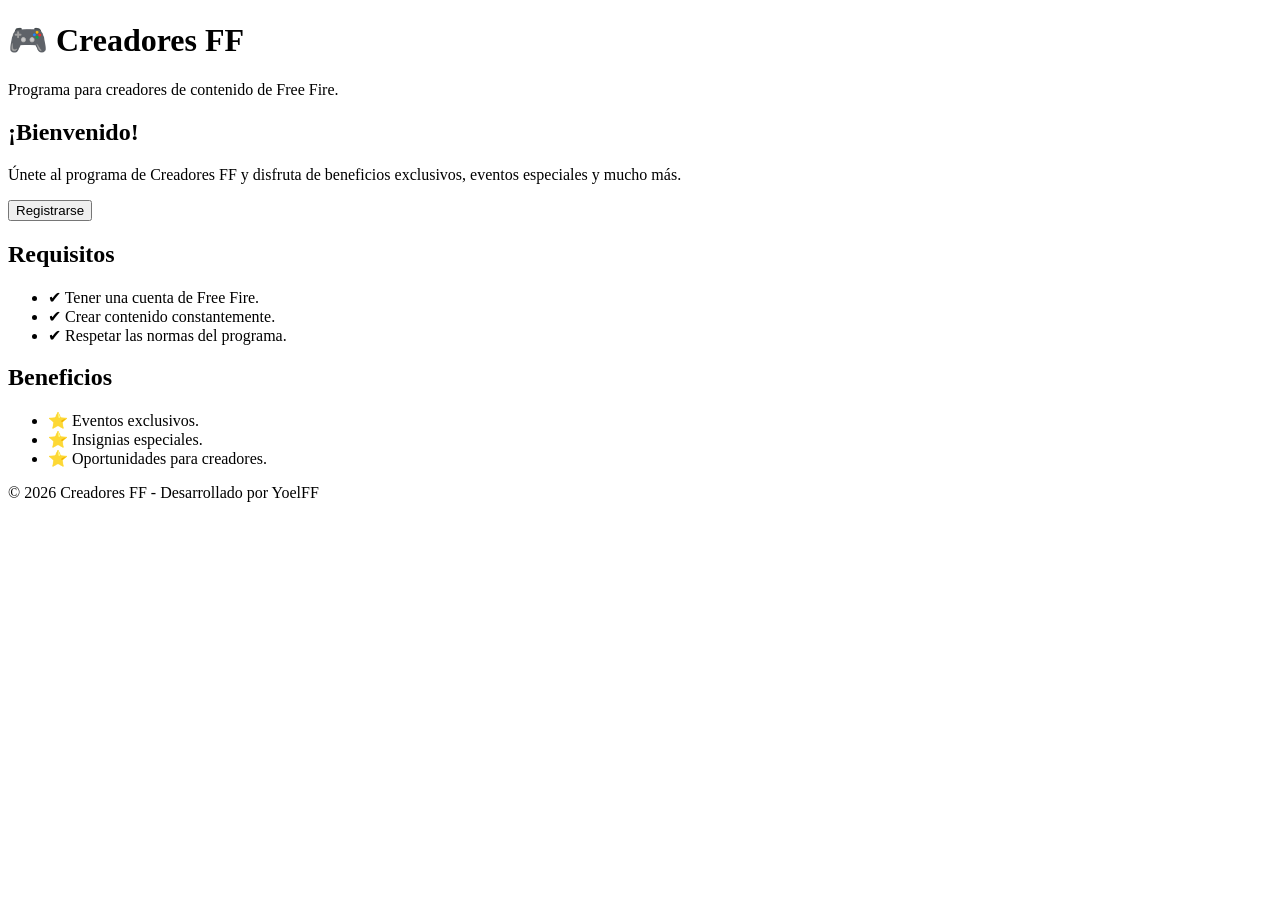
==== index.html @ e2577aa8 "Add initial HTML structure for Creadores FF" ====
<!DOCTYPE html>
<html lang="es">
<head>
<meta charset="UTF-8">
<meta name="viewport" content="width=device-width, initial-scale=1.0">
<title>Creadores FF</title>

<link rel="stylesheet" href="style.css">
</head>

<body>

<header>
    <h1>🎮 Creadores FF</h1>
    <p>Programa para creadores de contenido de Free Fire.</p>
</header>

<main>

<section class="hero">

<h2>¡Bienvenido!</h2>

<p>
Únete al programa de Creadores FF y disfruta de beneficios exclusivos,
eventos especiales y mucho más.
</p>

<button id="registrar">
Registrarse
</button>

</section>

<section class="info">

<h2>Requisitos</h2>

<ul>
<li>✔ Tener una cuenta de Free Fire.</li>
<li>✔ Crear contenido constantemente.</li>
<li>✔ Respetar las normas del programa.</li>
</ul>

</section>

<section class="beneficios">

<h2>Beneficios</h2>

<ul>
<li>⭐ Eventos exclusivos.</li>
<li>⭐ Insignias especiales.</li>
<li>⭐ Oportunidades para creadores.</li>
</ul>

</section>

</main>

<footer>

<p>
© 2026 Creadores FF - Desarrollado por YoelFF
</p>

</footer>

<script src="script.js"></script>

</body>
</html>
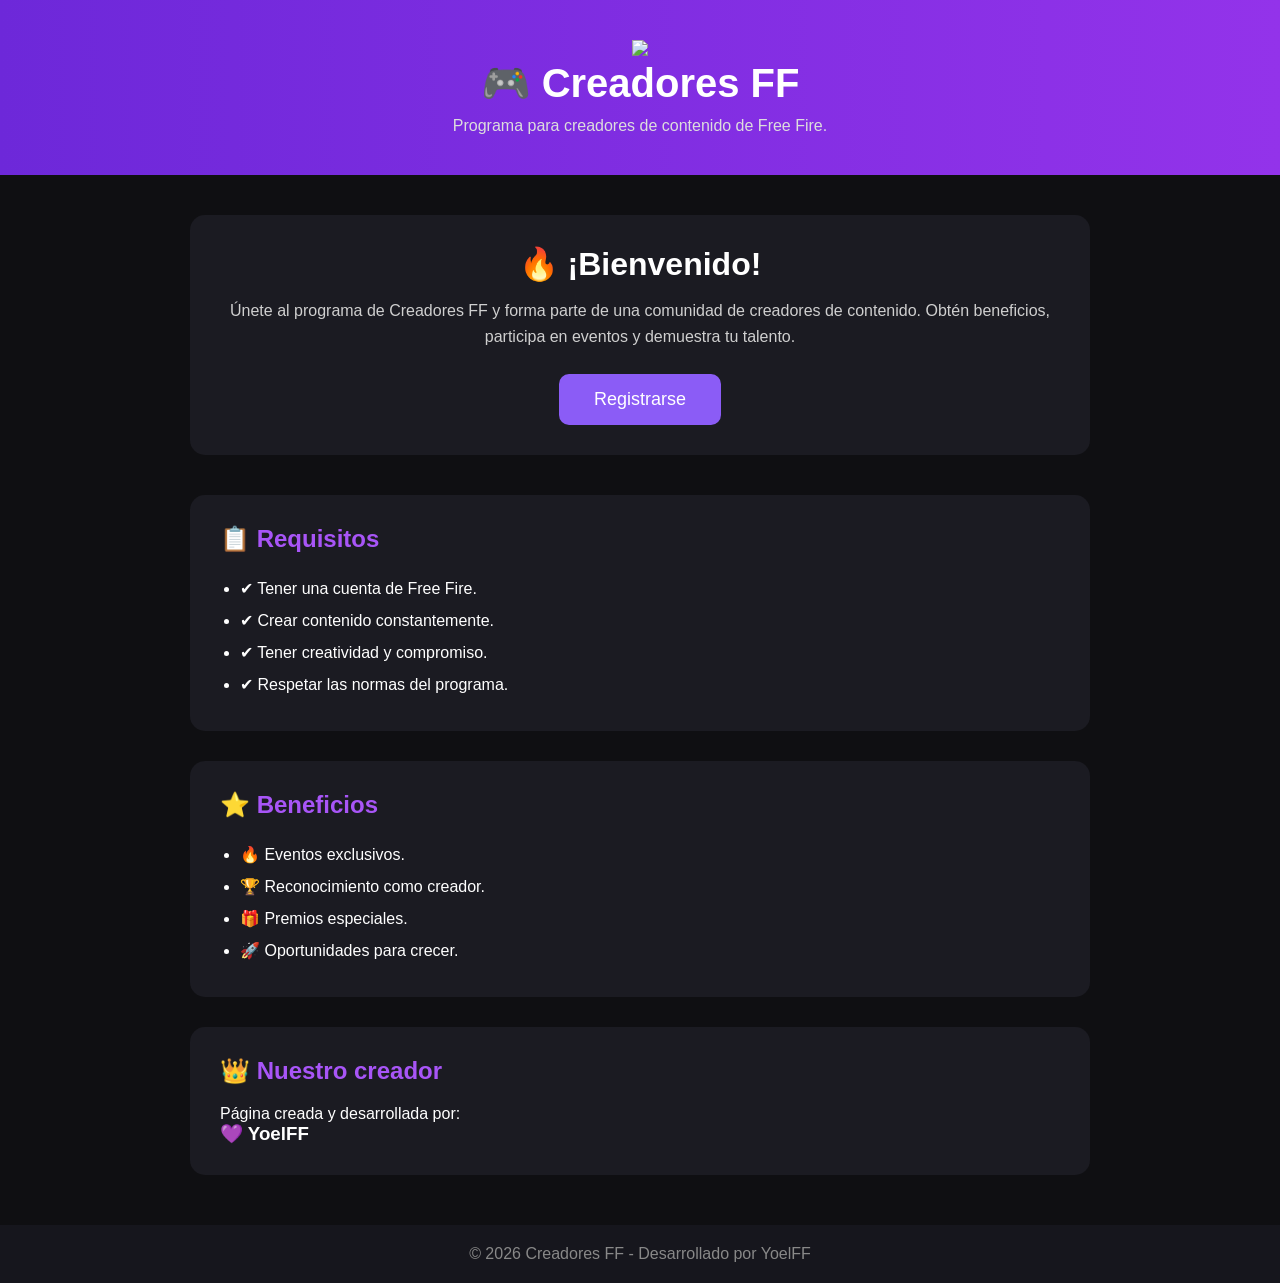
==== commit 6b55de1d: "Add initial HTML structure for Creadores FF" ====
--- a/index.html
+++ b/index.html
@@ -3,6 +3,7 @@
 <head>
 <meta charset="UTF-8">
 <meta name="viewport" content="width=device-width, initial-scale=1.0">
+
 <title>Creadores FF</title>
 
 <link rel="stylesheet" href="style.css">
@@ -11,52 +12,97 @@
 <body>
 
 <header>
-    <h1>🎮 Creadores FF</h1>
-    <p>Programa para creadores de contenido de Free Fire.</p>
+
+<img src="img/logo.jpg" class="logo">
+
+<h1>🎮 Creadores FF</h1>
+
+<p>Programa para creadores de contenido de Free Fire.</p>
+
 </header>
+
 
 <main>
 
+
 <section class="hero">
 
-<h2>¡Bienvenido!</h2>
+<h2>🔥 ¡Bienvenido!</h2>
 
 <p>
-Únete al programa de Creadores FF y disfruta de beneficios exclusivos,
-eventos especiales y mucho más.
+Únete al programa de Creadores FF y forma parte de una comunidad
+de creadores de contenido. Obtén beneficios, participa en eventos
+y demuestra tu talento.
 </p>
+
 
 <button id="registrar">
 Registrarse
 </button>
 
+
 </section>
+
+
 
 <section class="info">
 
-<h2>Requisitos</h2>
+<h2>📋 Requisitos</h2>
 
 <ul>
+
 <li>✔ Tener una cuenta de Free Fire.</li>
+
 <li>✔ Crear contenido constantemente.</li>
+
+<li>✔ Tener creatividad y compromiso.</li>
+
 <li>✔ Respetar las normas del programa.</li>
+
 </ul>
 
 </section>
 
+
+
+
 <section class="beneficios">
 
-<h2>Beneficios</h2>
+<h2>⭐ Beneficios</h2>
 
 <ul>
-<li>⭐ Eventos exclusivos.</li>
-<li>⭐ Insignias especiales.</li>
-<li>⭐ Oportunidades para creadores.</li>
+
+<li>🔥 Eventos exclusivos.</li>
+
+<li>🏆 Reconocimiento como creador.</li>
+
+<li>🎁 Premios especiales.</li>
+
+<li>🚀 Oportunidades para crecer.</li>
+
 </ul>
 
 </section>
 
+
+
+<section class="info">
+
+<h2>👑 Nuestro creador</h2>
+
+<p>
+Página creada y desarrollada por:
+</p>
+
+<h3>💜 YoelFF</h3>
+
+</section>
+
+
+
 </main>
+
+
 
 <footer>
 
@@ -66,7 +112,10 @@
 
 </footer>
 
+
+
 <script src="script.js"></script>
 
 </body>
-</html>
+
+  </html>
--- a/style.css
+++ b/style.css
@@ -0,0 +1,91 @@
+*{
+    margin:0;
+    padding:0;
+    box-sizing:border-box;
+    font-family:Arial,Helvetica,sans-serif;
+}
+
+body{
+    background:#0f0f12;
+    color:white;
+}
+
+header{
+    background:linear-gradient(90deg,#6d28d9,#9333ea);
+    text-align:center;
+    padding:40px 20px;
+}
+
+header h1{
+    font-size:40px;
+    margin-bottom:10px;
+}
+
+header p{
+    color:#ddd;
+}
+
+.hero{
+    max-width:900px;
+    margin:40px auto;
+    background:#1b1b22;
+    padding:30px;
+    border-radius:15px;
+    text-align:center;
+}
+
+.hero h2{
+    font-size:32px;
+    margin-bottom:15px;
+}
+
+.hero p{
+    color:#cfcfcf;
+    margin-bottom:25px;
+    line-height:1.6;
+}
+
+button{
+    background:#8b5cf6;
+    color:white;
+    border:none;
+    padding:15px 35px;
+    font-size:18px;
+    border-radius:10px;
+    cursor:pointer;
+    transition:.3s;
+}
+
+button:hover{
+    background:#7c3aed;
+    transform:scale(1.05);
+}
+
+.info,
+.beneficios{
+    max-width:900px;
+    margin:30px auto;
+    background:#1b1b22;
+    padding:30px;
+    border-radius:15px;
+}
+
+.info h2,
+.beneficios h2{
+    margin-bottom:20px;
+    color:#a855f7;
+}
+
+.info ul,
+.beneficios ul{
+    margin-left:20px;
+    line-height:2;
+}
+
+footer{
+    margin-top:50px;
+    text-align:center;
+    padding:20px;
+    background:#16161d;
+    color:#888;
+  }
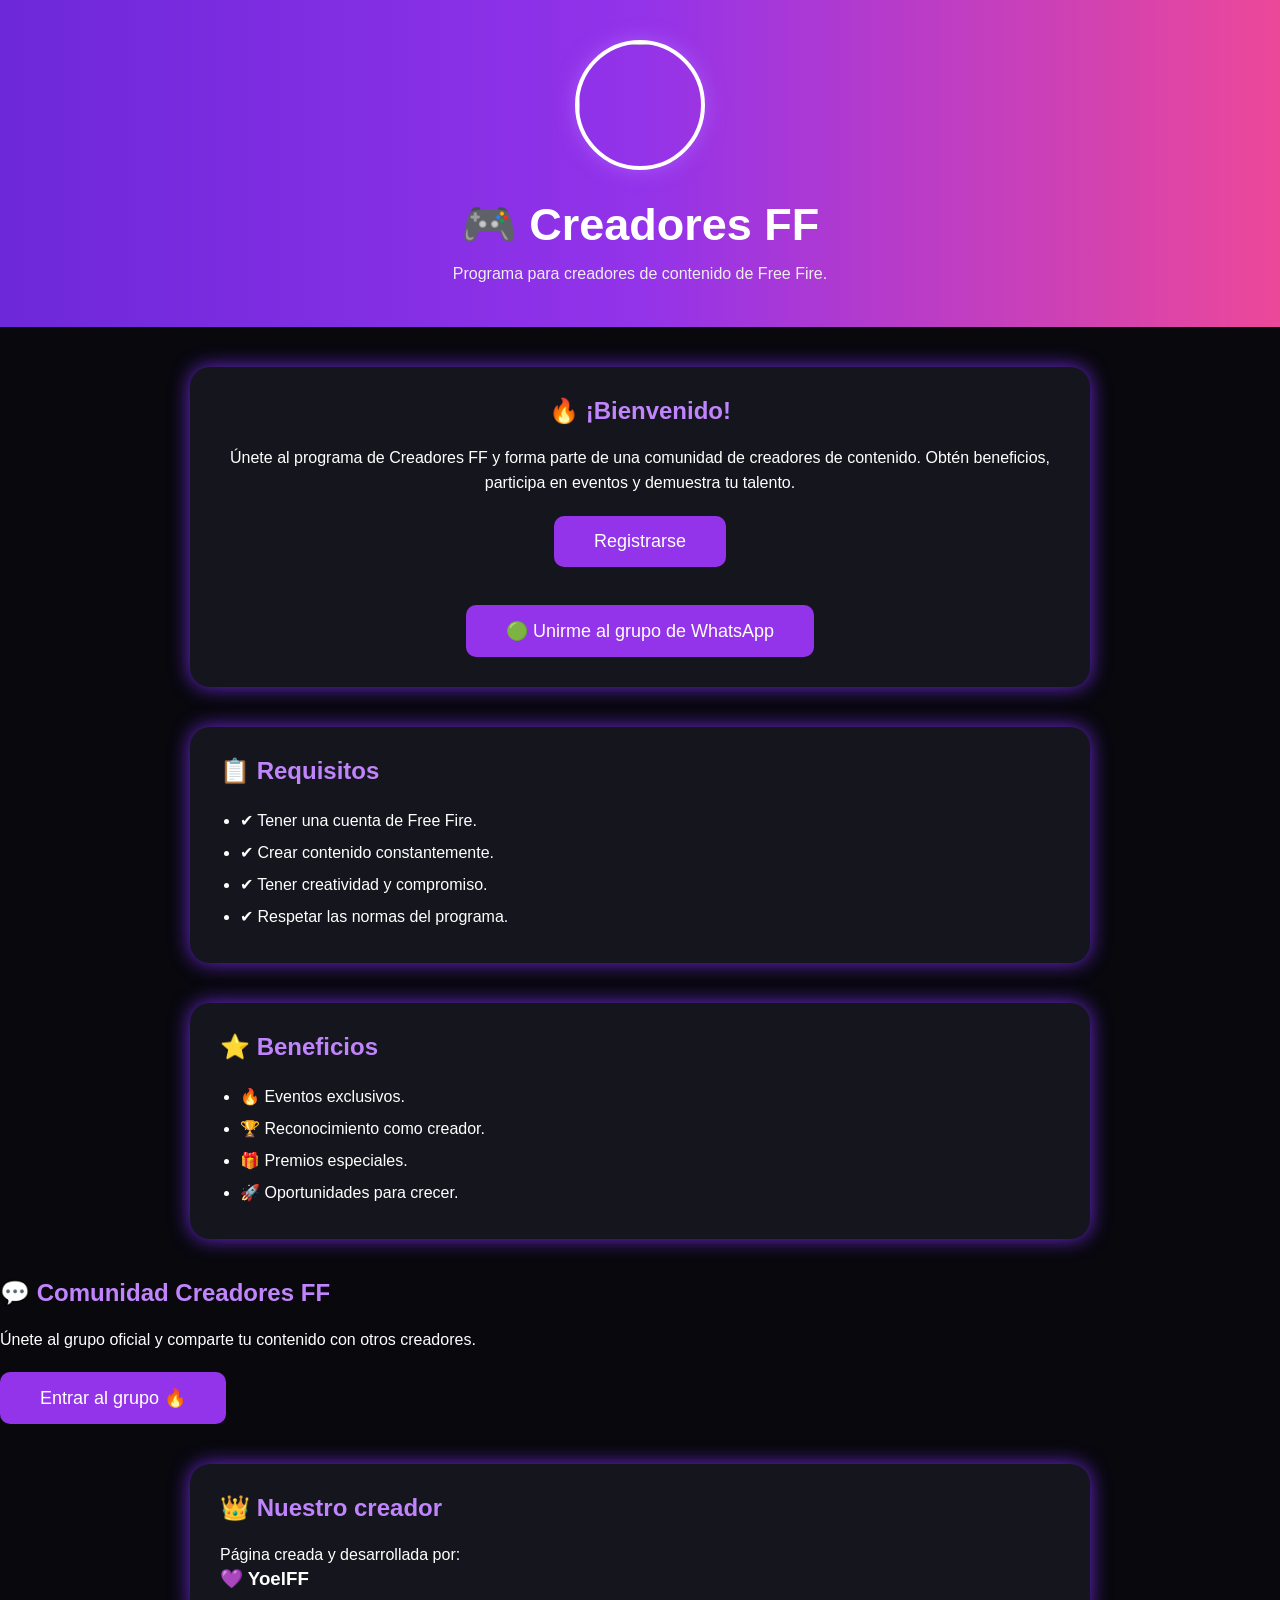
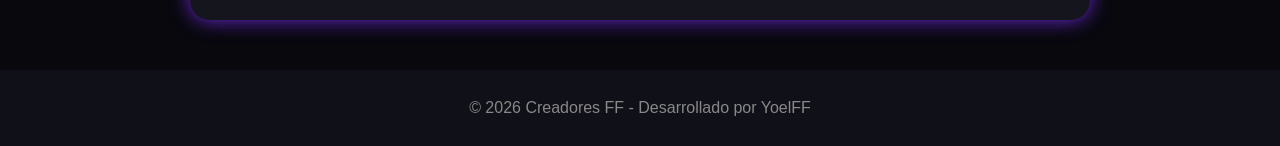
==== commit 4373ff04: "Add index.html for Creadores FF program This HTML file serves as the main structure for the 'Creador" ====
--- a/index.html
+++ b/index.html
@@ -13,7 +13,7 @@
 
 <header>
 
-<img src="img/logo.jpg" class="logo">
+<img src="https://i.postimg.cc/LXPN6mzS/c3344fb37012ea8d1142857fda8d55c2.jpg" class="logo">
 
 <h1>🎮 Creadores FF</h1>
 
@@ -39,6 +39,18 @@
 <button id="registrar">
 Registrarse
 </button>
+
+
+<br><br>
+
+
+<a href="https://chat.whatsapp.com/G7Y6wGz94Ma9EJ10LszEvr?s=cl&p=a&mlu=4" target="_blank">
+
+<button>
+🟢 Unirme al grupo de WhatsApp
+</button>
+
+</a>
 
 
 </section>
@@ -86,6 +98,27 @@
 
 
 
+
+<section class="whatsapp">
+
+<h2>💬 Comunidad Creadores FF</h2>
+
+<p>
+Únete al grupo oficial y comparte tu contenido con otros creadores.
+</p>
+
+<a href="https://chat.whatsapp.com/G7Y6wGz94Ma9EJ10LszEvr?s=cl&p=a&mlu=4" target="_blank">
+
+<button>
+Entrar al grupo 🔥
+</button>
+
+</a>
+
+</section>
+
+
+
 <section class="info">
 
 <h2>👑 Nuestro creador</h2>
--- a/style.css
+++ b/style.css
@@ -2,90 +2,159 @@
     margin:0;
     padding:0;
     box-sizing:border-box;
-    font-family:Arial,Helvetica,sans-serif;
+    font-family:Arial, Helvetica, sans-serif;
 }
 
 body{
-    background:#0f0f12;
+    background:#08080d;
     color:white;
 }
 
+
 header{
-    background:linear-gradient(90deg,#6d28d9,#9333ea);
+    background:linear-gradient(90deg,#6d28d9,#9333ea,#ec4899);
     text-align:center;
     padding:40px 20px;
 }
 
-header h1{
-    font-size:40px;
-    margin-bottom:10px;
+
+.logo{
+    width:130px;
+    height:130px;
+    border-radius:50%;
+    object-fit:cover;
+    border:4px solid #fff;
+    box-shadow:0 0 20px #a855f7;
+    animation:flotar 3s infinite;
 }
 
-header p{
-    color:#ddd;
+
+@keyframes flotar{
+
+    0%{
+        transform:translateY(0);
+    }
+
+    50%{
+        transform:translateY(-12px);
+    }
+
+    100%{
+        transform:translateY(0);
+    }
+
 }
 
-.hero{
+
+
+header h1{
+    font-size:45px;
+    margin-top:20px;
+    animation:colores 3s infinite;
+}
+
+
+@keyframes colores{
+
+    0%{
+        color:white;
+    }
+
+    50%{
+        color:#f0abfc;
+    }
+
+    100%{
+        color:white;
+    }
+
+}
+
+
+header p{
+    color:#eee;
+    margin-top:10px;
+}
+
+
+
+.hero,
+.info,
+.beneficios{
+
     max-width:900px;
     margin:40px auto;
-    background:#1b1b22;
+    background:#15151d;
     padding:30px;
-    border-radius:15px;
+    border-radius:20px;
+    box-shadow:0 0 20px #6d28d9;
+
+}
+
+
+
+.hero{
     text-align:center;
 }
 
-.hero h2{
-    font-size:32px;
-    margin-bottom:15px;
+
+
+h2{
+
+    color:#c084fc;
+    margin-bottom:20px;
+
 }
 
-.hero p{
-    color:#cfcfcf;
-    margin-bottom:25px;
+
+
+p{
+
     line-height:1.6;
+
 }
 
+
+
 button{
-    background:#8b5cf6;
+
+    margin-top:20px;
+    background:#9333ea;
     color:white;
     border:none;
-    padding:15px 35px;
+    padding:15px 40px;
+    border-radius:10px;
     font-size:18px;
-    border-radius:10px;
     cursor:pointer;
     transition:.3s;
+
 }
 
+
 button:hover{
-    background:#7c3aed;
-    transform:scale(1.05);
+
+    background:#ec4899;
+    transform:scale(1.1);
+
 }
 
-.info,
-.beneficios{
-    max-width:900px;
-    margin:30px auto;
-    background:#1b1b22;
-    padding:30px;
-    border-radius:15px;
+
+
+ul{
+
+    margin-left:20px;
+    line-height:2;
+
 }
 
-.info h2,
-.beneficios h2{
-    margin-bottom:20px;
-    color:#a855f7;
-}
 
-.info ul,
-.beneficios ul{
-    margin-left:20px;
-    line-height:2;
-}
 
 footer{
+
+    text-align:center;
+    padding:25px;
+    background:#101018;
+    color:#888;
     margin-top:50px;
-    text-align:center;
-    padding:20px;
-    background:#16161d;
-    color:#888;
+
   }
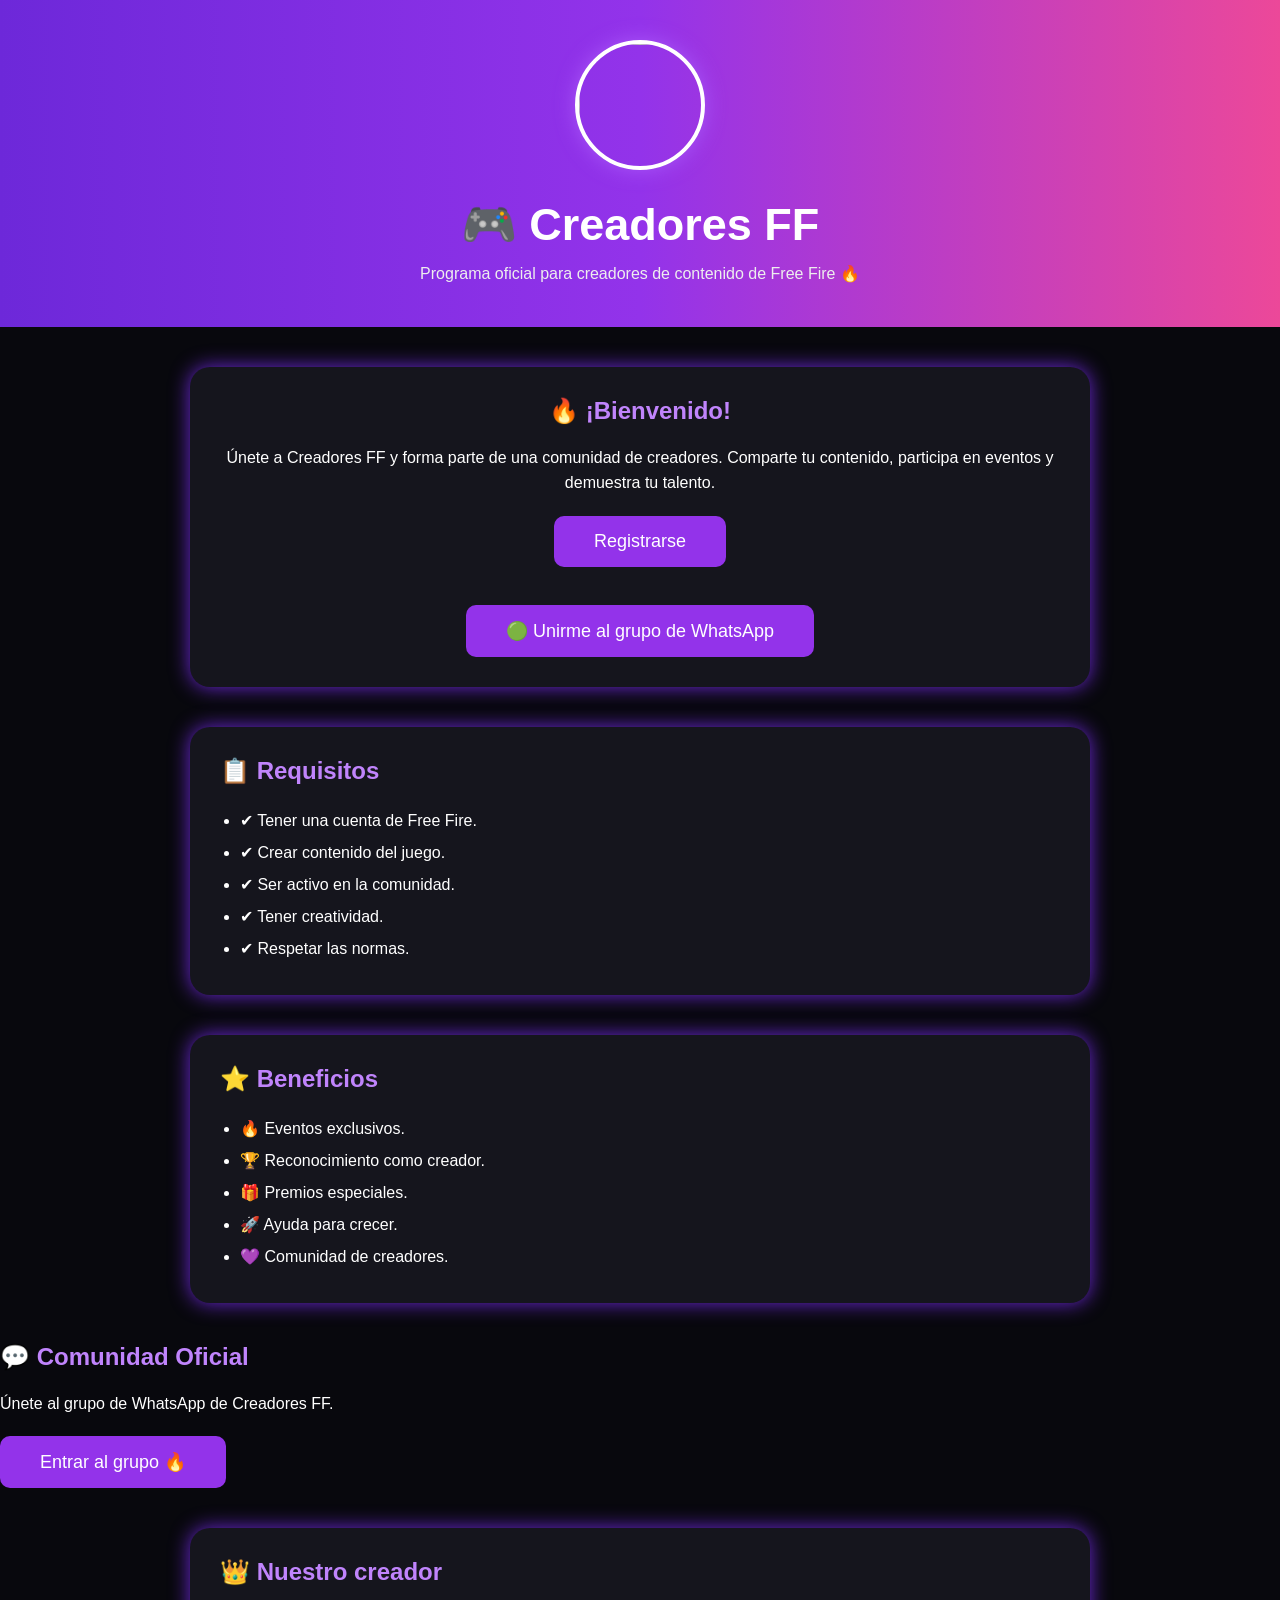
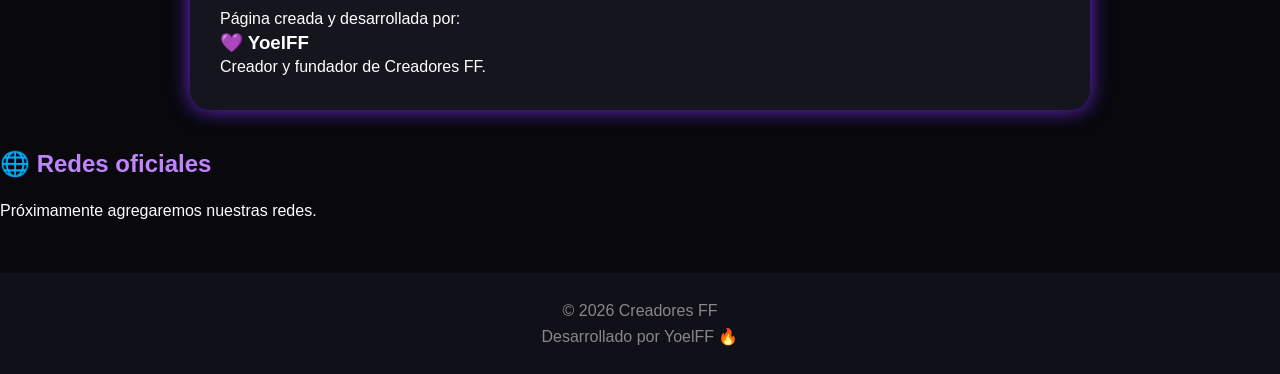
==== commit 5766de34: "Add initial HTML structure for Creadores FF" ====
--- a/index.html
+++ b/index.html
@@ -1,87 +1,127 @@
 <!DOCTYPE html>
 <html lang="es">
+
 <head>
+
 <meta charset="UTF-8">
 <meta name="viewport" content="width=device-width, initial-scale=1.0">
 
 <title>Creadores FF</title>
 
 <link rel="stylesheet" href="style.css">
+
 </head>
 
+
 <body>
 
+
 <header>
 
 <img src="https://i.postimg.cc/LXPN6mzS/c3344fb37012ea8d1142857fda8d55c2.jpg" class="logo">
 
+
 <h1>🎮 Creadores FF</h1>
 
-<p>Programa para creadores de contenido de Free Fire.</p>
+
+<p>
+Programa oficial para creadores de contenido de Free Fire 🔥
+</p>
+
 
 </header>
 
 
+
+
+
 <main>
 
 
+
 <section class="hero">
 
+
 <h2>🔥 ¡Bienvenido!</h2>
 
-<p>
-Únete al programa de Creadores FF y forma parte de una comunidad
-de creadores de contenido. Obtén beneficios, participa en eventos
+
+<p>
+Únete a Creadores FF y forma parte de una comunidad
+de creadores. Comparte tu contenido, participa en eventos
 y demuestra tu talento.
 </p>
 
 
+
 <button id="registrar">
+
 Registrarse
+
 </button>
 
 
+
 <br><br>
 
 
+
 <a href="https://chat.whatsapp.com/G7Y6wGz94Ma9EJ10LszEvr?s=cl&p=a&mlu=4" target="_blank">
 
+
 <button>
+
 🟢 Unirme al grupo de WhatsApp
+
 </button>
 
+
 </a>
 
 
-</section>
+
+</section>
+
+
+
 
 
 
 <section class="info">
 
+
 <h2>📋 Requisitos</h2>
 
+
 <ul>
 
 <li>✔ Tener una cuenta de Free Fire.</li>
 
-<li>✔ Crear contenido constantemente.</li>
-
-<li>✔ Tener creatividad y compromiso.</li>
-
-<li>✔ Respetar las normas del programa.</li>
+<li>✔ Crear contenido del juego.</li>
+
+<li>✔ Ser activo en la comunidad.</li>
+
+<li>✔ Tener creatividad.</li>
+
+<li>✔ Respetar las normas.</li>
+
 
 </ul>
 
-</section>
+
+</section>
+
+
+
 
 
 
 
 <section class="beneficios">
 
+
 <h2>⭐ Beneficios</h2>
 
+
 <ul>
 
 <li>🔥 Eventos exclusivos.</li>
@@ -90,46 +130,112 @@
 
 <li>🎁 Premios especiales.</li>
 
-<li>🚀 Oportunidades para crecer.</li>
+<li>🚀 Ayuda para crecer.</li>
+
+<li>💜 Comunidad de creadores.</li>
+
 
 </ul>
 
-</section>
+
+</section>
+
+
+
 
 
 
 
 <section class="whatsapp">
 
-<h2>💬 Comunidad Creadores FF</h2>
-
-<p>
-Únete al grupo oficial y comparte tu contenido con otros creadores.
-</p>
+
+<h2>💬 Comunidad Oficial</h2>
+
+
+<p>
+
+Únete al grupo de WhatsApp de Creadores FF.
+
+</p>
+
+
 
 <a href="https://chat.whatsapp.com/G7Y6wGz94Ma9EJ10LszEvr?s=cl&p=a&mlu=4" target="_blank">
 
+
 <button>
+
 Entrar al grupo 🔥
+
 </button>
 
+
 </a>
 
-</section>
+
+</section>
+
+
+
+
+
 
 
 
 <section class="info">
 
+
 <h2>👑 Nuestro creador</h2>
 
-<p>
+
+<p>
+
 Página creada y desarrollada por:
-</p>
-
-<h3>💜 YoelFF</h3>
-
-</section>
+
+</p>
+
+
+
+<h3>
+
+💜 YoelFF
+
+</h3>
+
+
+<p>
+
+Creador y fundador de Creadores FF.
+
+</p>
+
+
+</section>
+
+
+
+
+
+
+
+<section class="redes">
+
+
+<h2>🌐 Redes oficiales</h2>
+
+
+<p>
+
+Próximamente agregaremos nuestras redes.
+
+</p>
+
+
+</section>
+
+
+
+
 
 
 
@@ -137,18 +243,33 @@
 
 
 
+
+
+
 <footer>
 
-<p>
-© 2026 Creadores FF - Desarrollado por YoelFF
-</p>
+
+<p>
+
+© 2026 Creadores FF
+
+<br>
+
+Desarrollado por YoelFF 🔥
+
+</p>
+
 
 </footer>
 
 
 
+
+
+
 <script src="script.js"></script>
 
+
 </body>
 
   </html>
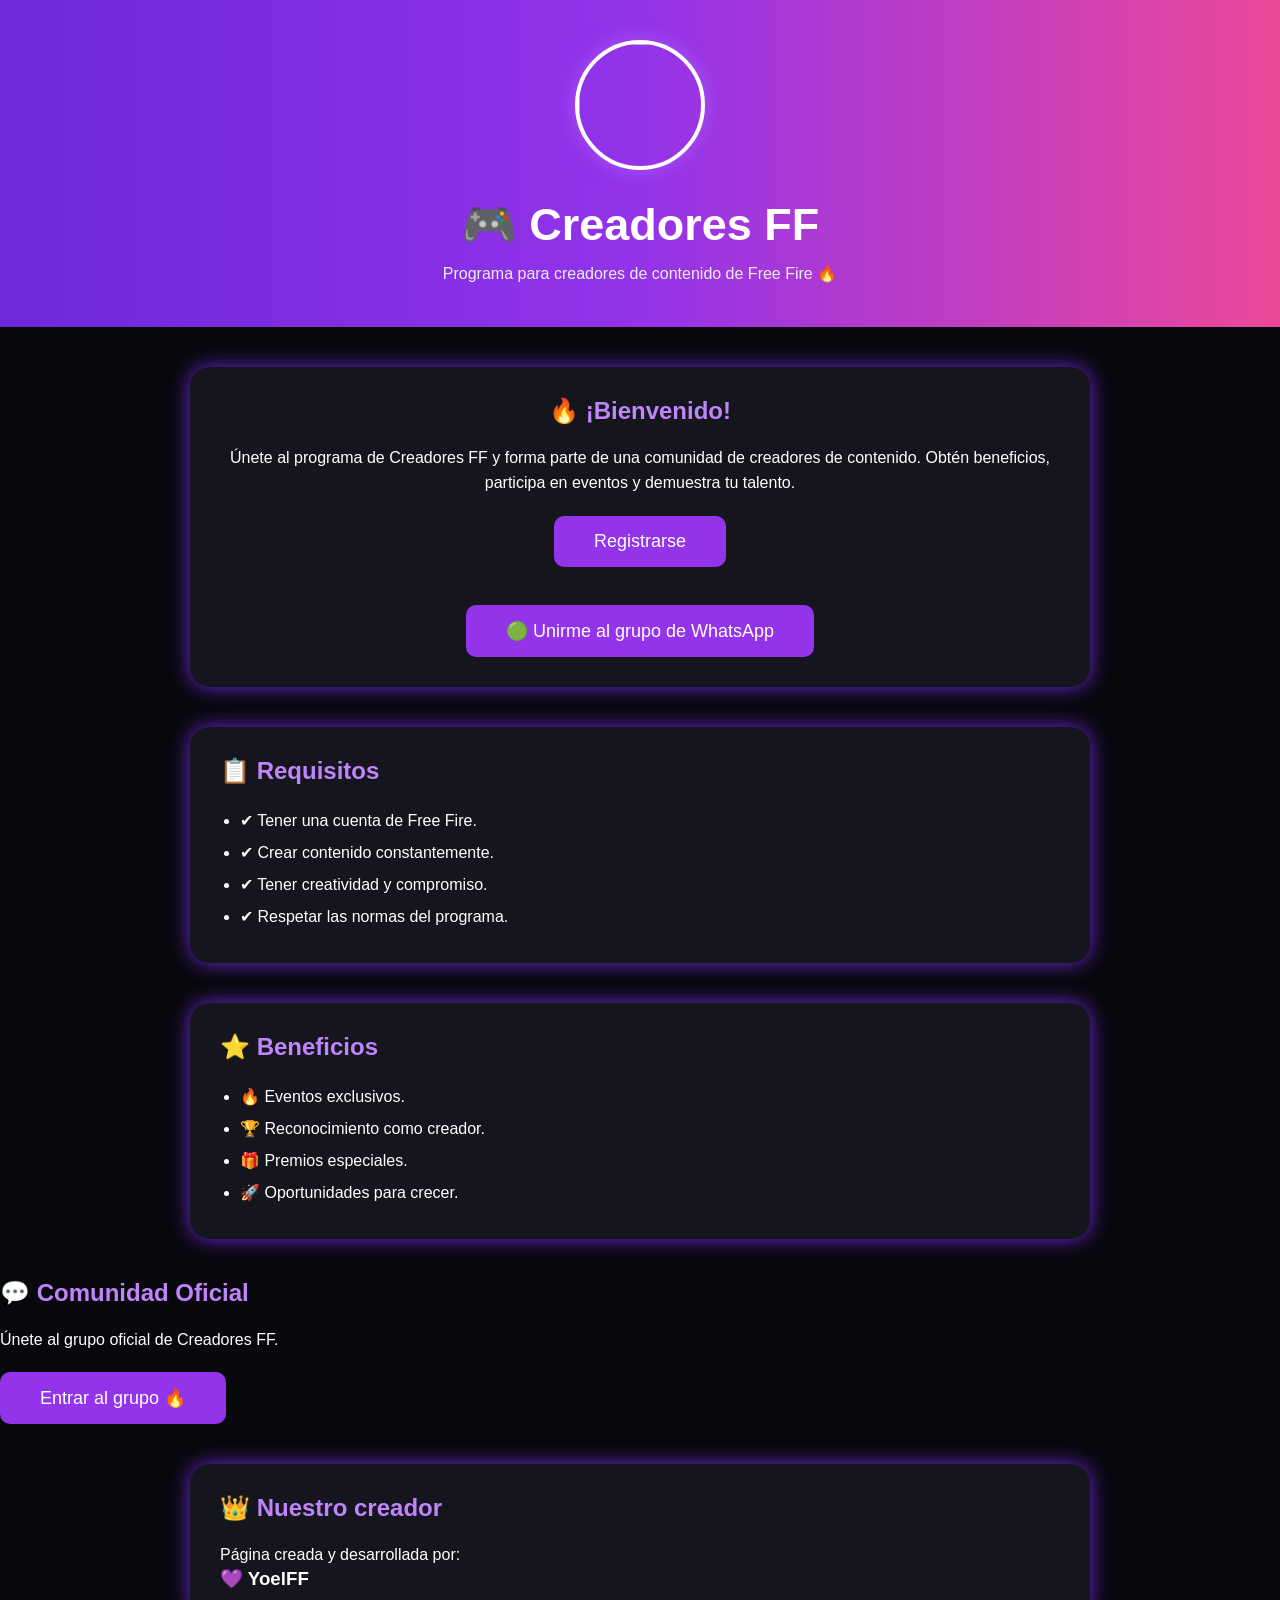
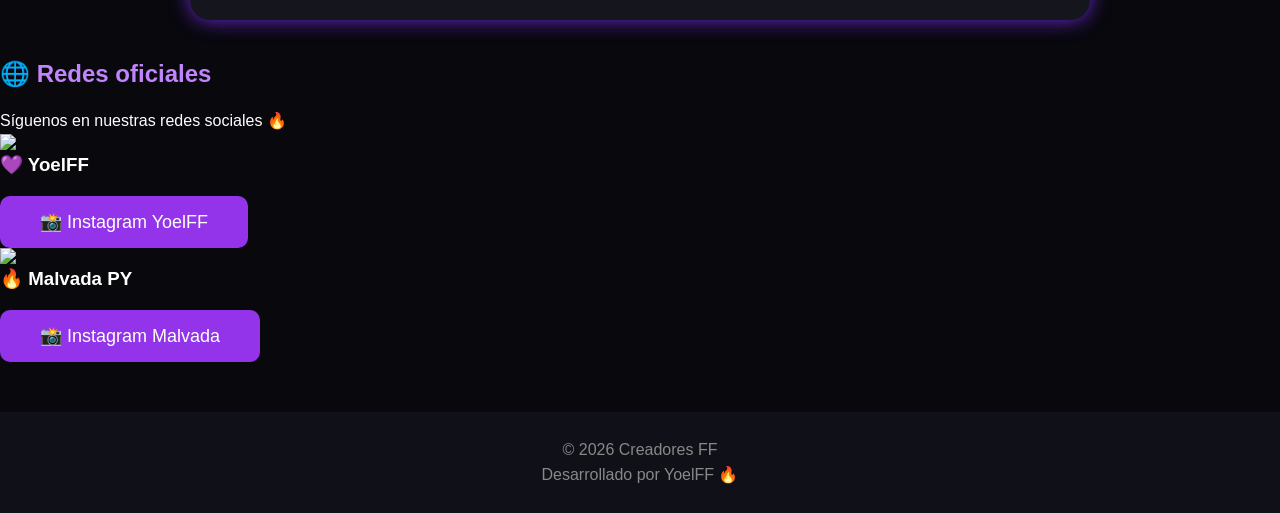
==== commit 3b920ac2: "Create index.html" ====
--- a/index.html
+++ b/index.html
@@ -25,7 +25,7 @@
 
 
 <p>
-Programa oficial para creadores de contenido de Free Fire 🔥
+Programa para creadores de contenido de Free Fire 🔥
 </p>
 
 
@@ -46,40 +46,32 @@
 
 
 <p>
-Únete a Creadores FF y forma parte de una comunidad
-de creadores. Comparte tu contenido, participa en eventos
+Únete al programa de Creadores FF y forma parte de una comunidad
+de creadores de contenido. Obtén beneficios, participa en eventos
 y demuestra tu talento.
 </p>
 
 
 
 <button id="registrar">
-
 Registrarse
-
-</button>
-
+</button>
 
 
 <br><br>
 
 
-
 <a href="https://chat.whatsapp.com/G7Y6wGz94Ma9EJ10LszEvr?s=cl&p=a&mlu=4" target="_blank">
 
-
-<button>
-
+<button>
 🟢 Unirme al grupo de WhatsApp
-
-</button>
-
-
-</a>
-
-
-
-</section>
+</button>
+
+</a>
+
+
+</section>
+
 
 
 
@@ -96,13 +88,11 @@
 
 <li>✔ Tener una cuenta de Free Fire.</li>
 
-<li>✔ Crear contenido del juego.</li>
-
-<li>✔ Ser activo en la comunidad.</li>
-
-<li>✔ Tener creatividad.</li>
-
-<li>✔ Respetar las normas.</li>
+<li>✔ Crear contenido constantemente.</li>
+
+<li>✔ Tener creatividad y compromiso.</li>
+
+<li>✔ Respetar las normas del programa.</li>
 
 
 </ul>
@@ -130,9 +120,7 @@
 
 <li>🎁 Premios especiales.</li>
 
-<li>🚀 Ayuda para crecer.</li>
-
-<li>💜 Comunidad de creadores.</li>
+<li>🚀 Oportunidades para crecer.</li>
 
 
 </ul>
@@ -146,6 +134,7 @@
 
 
 
+
 <section class="whatsapp">
 
 
@@ -153,9 +142,7 @@
 
 
 <p>
-
-Únete al grupo de WhatsApp de Creadores FF.
-
+Únete al grupo oficial de Creadores FF.
 </p>
 
 
@@ -164,9 +151,7 @@
 
 
 <button>
-
 Entrar al grupo 🔥
-
 </button>
 
 
@@ -189,28 +174,17 @@
 
 
 <p>
-
 Página creada y desarrollada por:
-
-</p>
-
+</p>
 
 
 <h3>
-
 💜 YoelFF
-
 </h3>
 
 
-<p>
-
-Creador y fundador de Creadores FF.
-
-</p>
-
-
-</section>
+</section>
+
 
 
 
@@ -225,14 +199,64 @@
 
 
 <p>
-
-Próximamente agregaremos nuestras redes.
-
-</p>
-
-
-</section>
-
+Síguenos en nuestras redes sociales 🔥
+</p>
+
+
+
+
+
+<div class="perfil-red">
+
+
+<img src="https://i.postimg.cc/43hw5pBV/IMG-20260729-WA0001.jpg" class="foto-perfil">
+
+
+<h3>💜 YoelFF</h3>
+
+
+<a href="https://www.instagram.com/yoelmtx?igsh=bjc3enlvbnJjMWFo" target="_blank">
+
+<button>
+📸 Instagram YoelFF
+</button>
+
+</a>
+
+
+</div>
+
+
+
+
+
+
+
+<div class="perfil-red">
+
+
+<img src="https://i.postimg.cc/50KcCB0r/IMG-20260729-115843-040.jpg" class="foto-perfil">
+
+
+<h3>🔥 Malvada PY</h3>
+
+
+<a href="https://www.instagram.com/malvada_py?igsh=azhpbjRwNTN4dGQx" target="_blank">
+
+
+<button>
+📸 Instagram Malvada
+</button>
+
+
+</a>
+
+
+</div>
+
+
+
+</section>
 
 
 
@@ -250,13 +274,9 @@
 
 
 <p>
-
 © 2026 Creadores FF
-
 <br>
-
 Desarrollado por YoelFF 🔥
-
 </p>
 
 
@@ -272,4 +292,4 @@
 
 </body>
 
-  </html>
+</html>
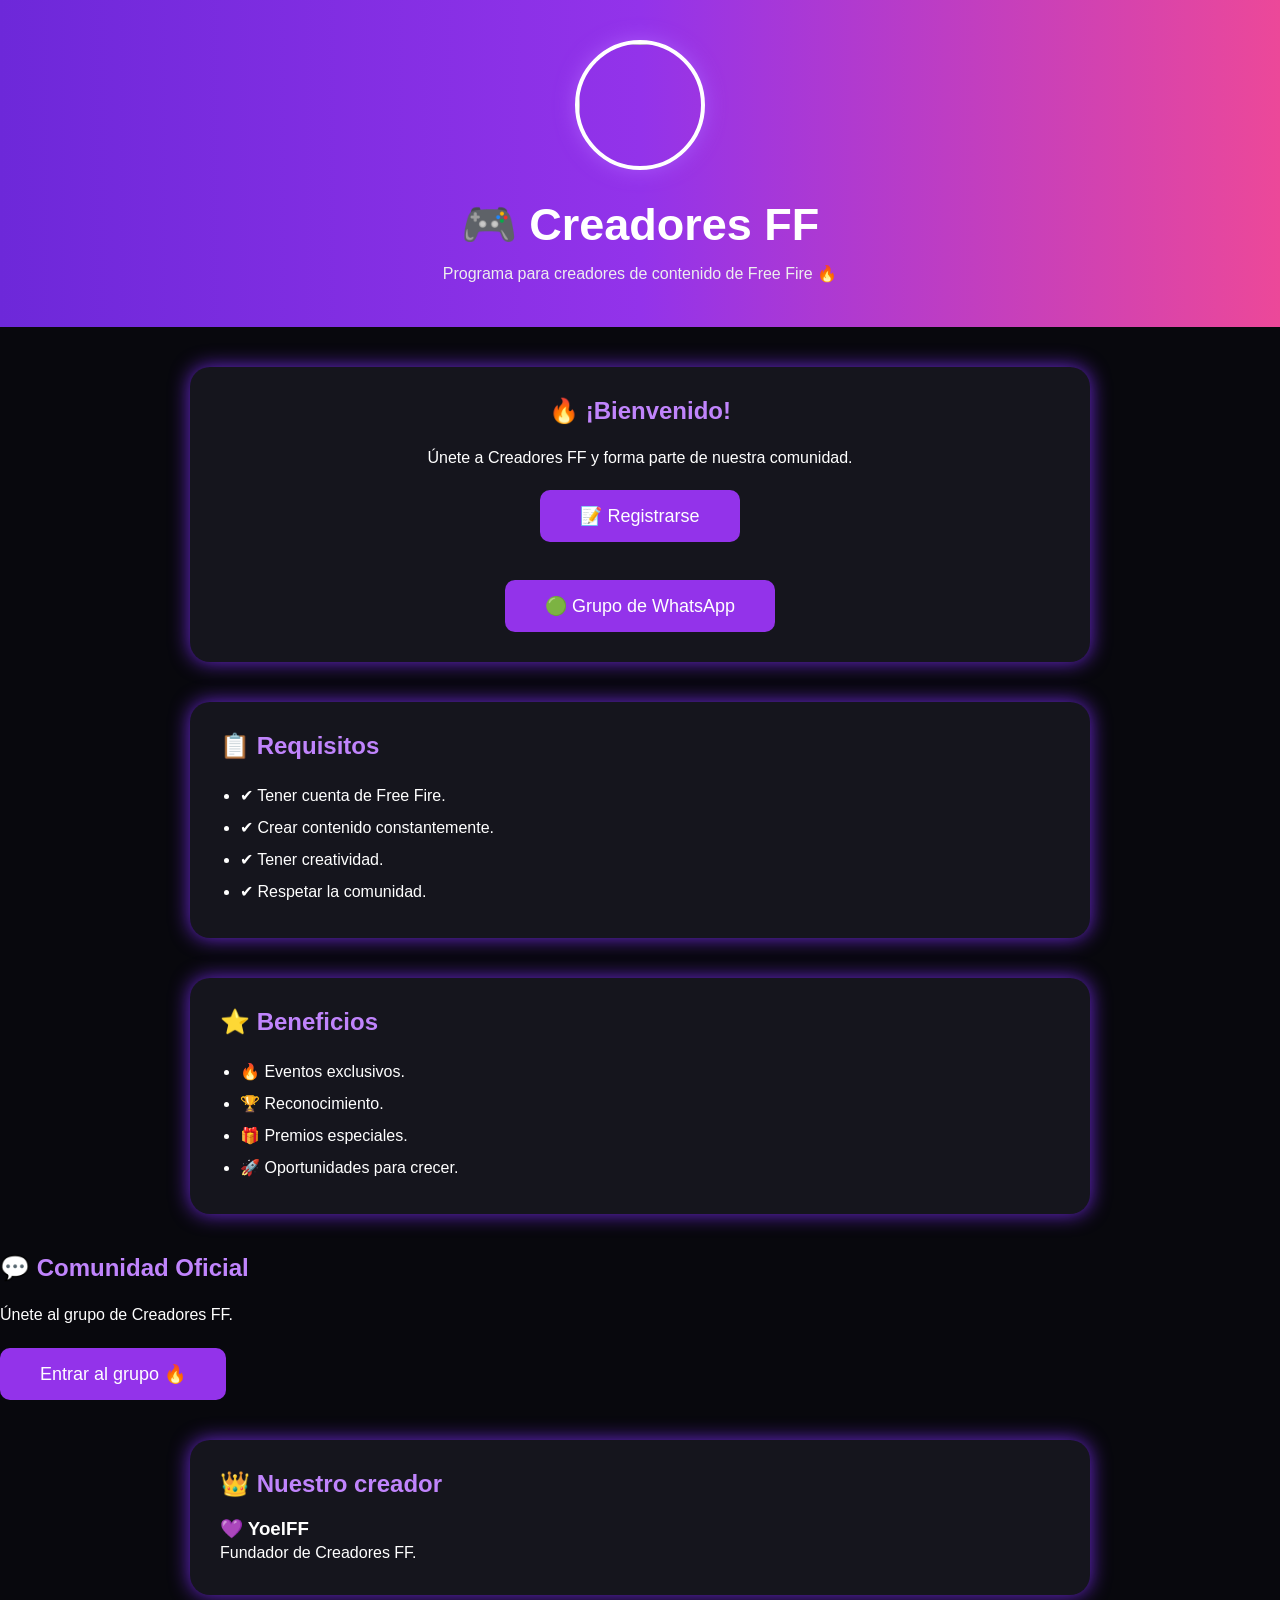
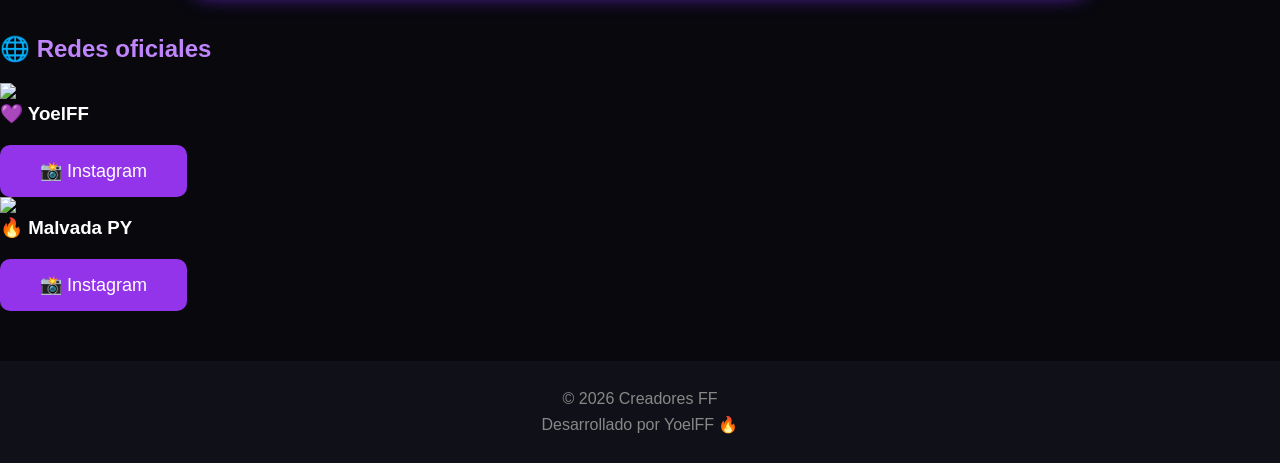
==== commit 9fc475e1: "Add initial HTML structure for Creadores FF website This HTML file contains the structure for the Cr" ====
--- a/index.html
+++ b/index.html
@@ -20,41 +20,31 @@
 
 <img src="https://i.postimg.cc/LXPN6mzS/c3344fb37012ea8d1142857fda8d55c2.jpg" class="logo">
 
-
 <h1>🎮 Creadores FF</h1>
 
-
 <p>
 Programa para creadores de contenido de Free Fire 🔥
 </p>
 
-
 </header>
 
 
 
 
-
 <main>
 
 
-
 <section class="hero">
 
-
 <h2>🔥 ¡Bienvenido!</h2>
 
-
-<p>
-Únete al programa de Creadores FF y forma parte de una comunidad
-de creadores de contenido. Obtén beneficios, participa en eventos
-y demuestra tu talento.
-</p>
-
-
-
-<button id="registrar">
-Registrarse
+<p>
+Únete a Creadores FF y forma parte de nuestra comunidad.
+</p>
+
+
+<button onclick="mostrarRegistro()">
+📝 Registrarse
 </button>
 
 
@@ -64,7 +54,7 @@
 <a href="https://chat.whatsapp.com/G7Y6wGz94Ma9EJ10LszEvr?s=cl&p=a&mlu=4" target="_blank">
 
 <button>
-🟢 Unirme al grupo de WhatsApp
+🟢 Grupo de WhatsApp
 </button>
 
 </a>
@@ -76,30 +66,53 @@
 
 
 
+<section id="registro" class="info" style="display:none;">
+
+
+<h2>🔐 Registro de creador</h2>
+
+
+<input id="correo" type="email" placeholder="Correo electrónico">
+
+
+<br><br>
+
+
+<input id="clave" type="password" placeholder="Contraseña">
+
+
+<br><br>
+
+
+<button onclick="registrarUsuario()">
+Crear cuenta
+</button>
+
+
+<p id="mensaje"></p>
+
+
+</section>
+
+
+
+
 
 
 <section class="info">
 
-
 <h2>📋 Requisitos</h2>
 
-
 <ul>
 
-<li>✔ Tener una cuenta de Free Fire.</li>
-
+<li>✔ Tener cuenta de Free Fire.</li>
 <li>✔ Crear contenido constantemente.</li>
-
-<li>✔ Tener creatividad y compromiso.</li>
-
-<li>✔ Respetar las normas del programa.</li>
-
+<li>✔ Tener creatividad.</li>
+<li>✔ Respetar la comunidad.</li>
 
 </ul>
 
-
-</section>
-
+</section>
 
 
 
@@ -108,26 +121,18 @@
 
 <section class="beneficios">
 
-
 <h2>⭐ Beneficios</h2>
 
-
 <ul>
 
 <li>🔥 Eventos exclusivos.</li>
-
-<li>🏆 Reconocimiento como creador.</li>
-
+<li>🏆 Reconocimiento.</li>
 <li>🎁 Premios especiales.</li>
-
 <li>🚀 Oportunidades para crecer.</li>
 
-
 </ul>
 
-
-</section>
-
+</section>
 
 
 
@@ -137,24 +142,19 @@
 
 <section class="whatsapp">
 
-
 <h2>💬 Comunidad Oficial</h2>
 
-
-<p>
-Únete al grupo oficial de Creadores FF.
-</p>
-
+<p>
+Únete al grupo de Creadores FF.
+</p>
 
 
 <a href="https://chat.whatsapp.com/G7Y6wGz94Ma9EJ10LszEvr?s=cl&p=a&mlu=4" target="_blank">
-
 
 <button>
 Entrar al grupo 🔥
 </button>
 
-
 </a>
 
 
@@ -166,25 +166,21 @@
 
 
 
-
 <section class="info">
 
 
 <h2>👑 Nuestro creador</h2>
 
 
-<p>
-Página creada y desarrollada por:
-</p>
-
-
-<h3>
-💜 YoelFF
-</h3>
-
-
-</section>
-
+<h3>💜 YoelFF</h3>
+
+
+<p>
+Fundador de Creadores FF.
+</p>
+
+
+</section>
 
 
 
@@ -198,14 +194,6 @@
 <h2>🌐 Redes oficiales</h2>
 
 
-<p>
-Síguenos en nuestras redes sociales 🔥
-</p>
-
-
-
-
-
 <div class="perfil-red">
 
 
@@ -218,7 +206,7 @@
 <a href="https://www.instagram.com/yoelmtx?igsh=bjc3enlvbnJjMWFo" target="_blank">
 
 <button>
-📸 Instagram YoelFF
+📸 Instagram
 </button>
 
 </a>
@@ -231,7 +219,6 @@
 
 
 
-
 <div class="perfil-red">
 
 
@@ -243,11 +230,9 @@
 
 <a href="https://www.instagram.com/malvada_py?igsh=azhpbjRwNTN4dGQx" target="_blank">
 
-
 <button>
-📸 Instagram Malvada
-</button>
-
+📸 Instagram
+</button>
 
 </a>
 
@@ -260,9 +245,6 @@
 
 
 
-
-
-
 </main>
 
 
@@ -271,7 +253,6 @@
 
 
 <footer>
-
 
 <p>
 © 2026 Creadores FF
@@ -279,7 +260,6 @@
 Desarrollado por YoelFF 🔥
 </p>
 
-
 </footer>
 
 
@@ -287,9 +267,45 @@
 
 
 
-<script src="script.js"></script>
+<script>
+
+function mostrarRegistro(){
+
+document.getElementById("registro").style.display="block";
+
+}
+
+
+
+function registrarUsuario(){
+
+let correo=document.getElementById("correo").value;
+
+let clave=document.getElementById("clave").value;
+
+
+if(correo=="" || clave==""){
+
+document.getElementById("mensaje").innerHTML="❌ Completa todos los campos";
+
+}else{
+
+
+localStorage.setItem("correo",correo);
+
+
+document.getElementById("mensaje").innerHTML="✅ Registro completado";
+
+
+}
+
+
+}
+
+</script>
+
 
 
 </body>
 
-</html>
+  </html>
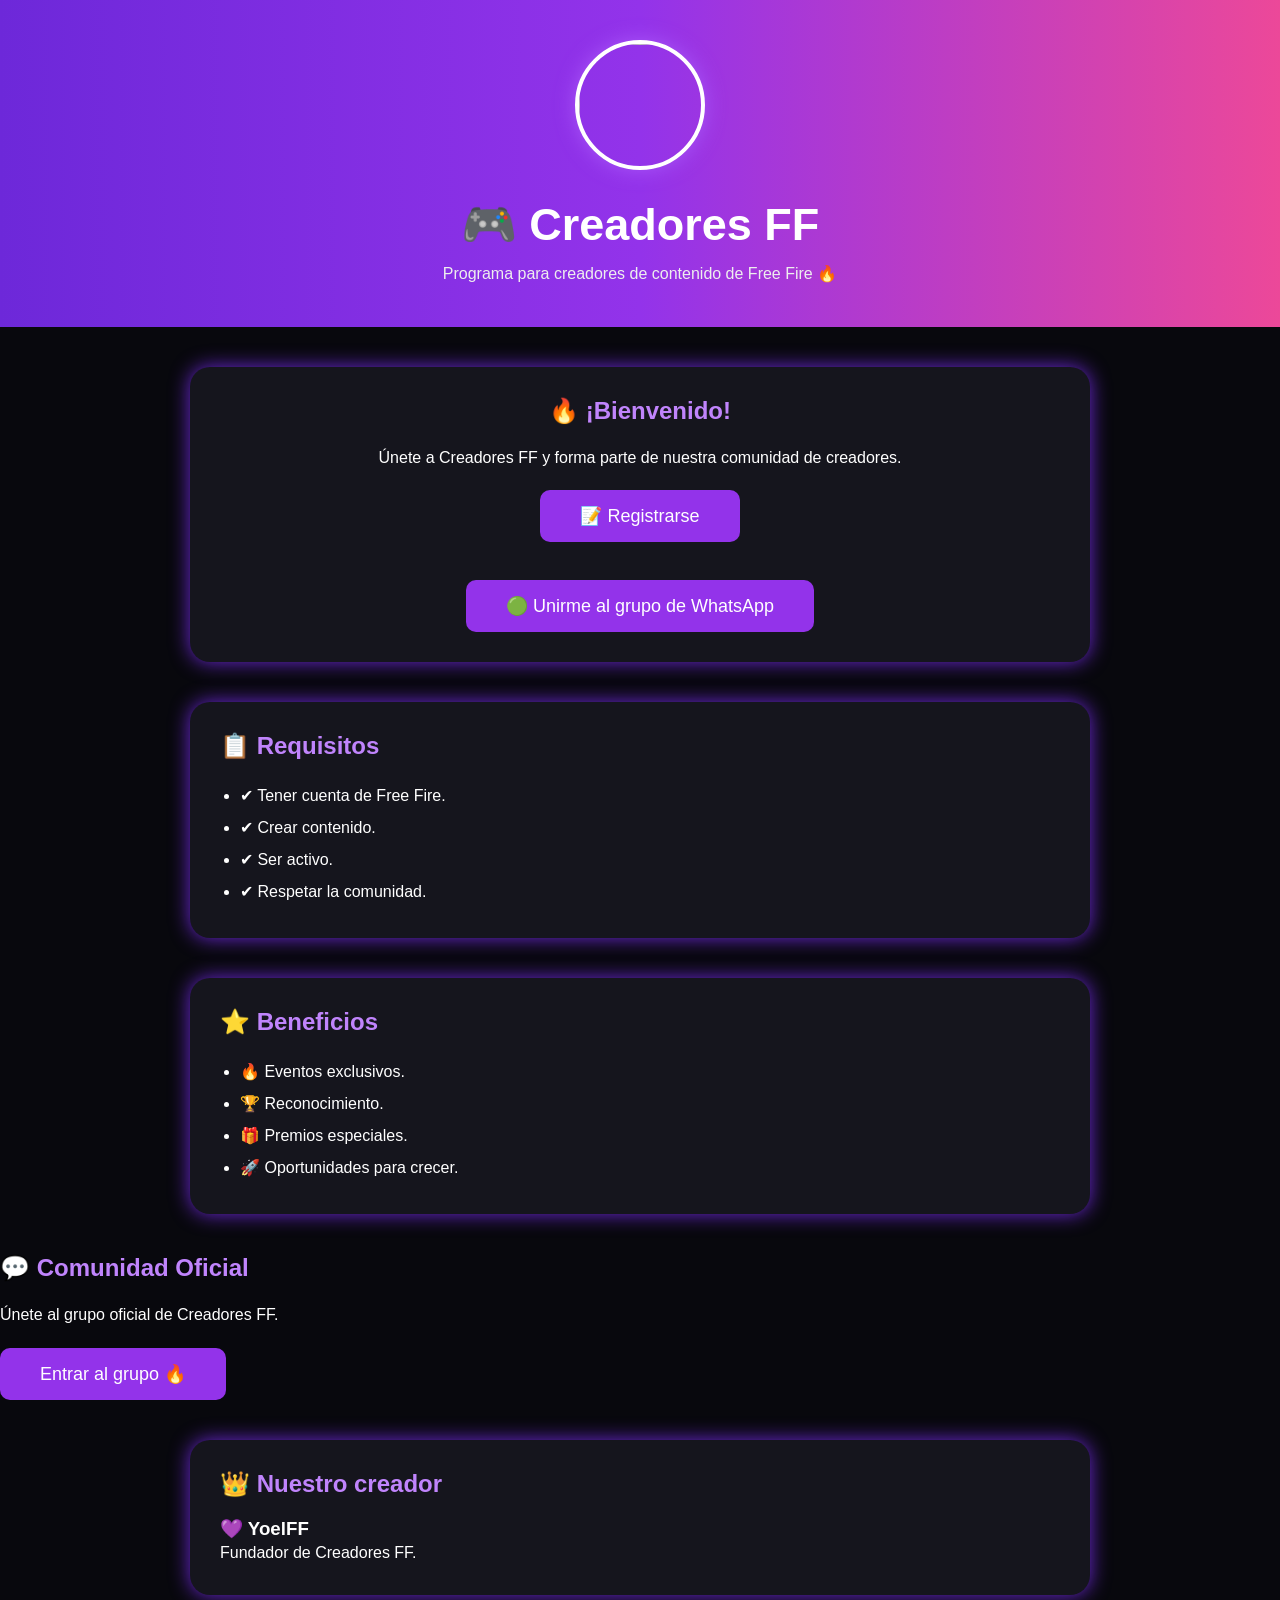
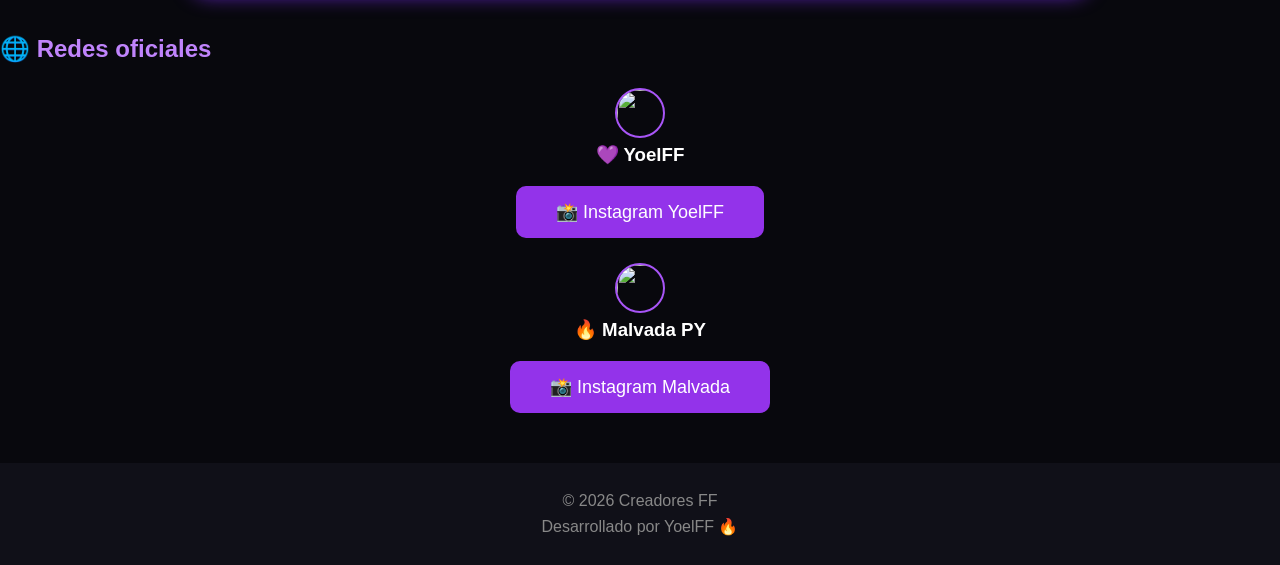
==== commit c0472f51: "Create index.html" ====
--- a/index.html
+++ b/index.html
@@ -10,6 +10,30 @@
 
 <link rel="stylesheet" href="style.css">
 
+<style>
+
+.perfil-red img{
+    width:50px;
+    height:50px;
+    border-radius:50%;
+    object-fit:cover;
+    border:2px solid #a855f7;
+}
+
+.perfil-red{
+    margin:25px auto;
+    text-align:center;
+}
+
+input{
+    padding:12px;
+    width:80%;
+    border-radius:10px;
+    border:none;
+}
+
+</style>
+
 </head>
 
 
@@ -30,7 +54,6 @@
 
 
 
-
 <main>
 
 
@@ -39,7 +62,7 @@
 <h2>🔥 ¡Bienvenido!</h2>
 
 <p>
-Únete a Creadores FF y forma parte de nuestra comunidad.
+Únete a Creadores FF y forma parte de nuestra comunidad de creadores.
 </p>
 
 
@@ -54,7 +77,7 @@
 <a href="https://chat.whatsapp.com/G7Y6wGz94Ma9EJ10LszEvr?s=cl&p=a&mlu=4" target="_blank">
 
 <button>
-🟢 Grupo de WhatsApp
+🟢 Unirme al grupo de WhatsApp
 </button>
 
 </a>
@@ -68,23 +91,19 @@
 
 <section id="registro" class="info" style="display:none;">
 
-
-<h2>🔐 Registro de creador</h2>
-
-
-<input id="correo" type="email" placeholder="Correo electrónico">
-
+<h2>🔐 Registro</h2>
+
+
+<input type="email" id="correo" placeholder="Correo electrónico">
 
 <br><br>
 
-
-<input id="clave" type="password" placeholder="Contraseña">
-
+<input type="password" id="clave" placeholder="Contraseña">
 
 <br><br>
 
 
-<button onclick="registrarUsuario()">
+<button onclick="registrar()">
 Crear cuenta
 </button>
 
@@ -98,7 +117,6 @@
 
 
 
-
 <section class="info">
 
 <h2>📋 Requisitos</h2>
@@ -106,8 +124,8 @@
 <ul>
 
 <li>✔ Tener cuenta de Free Fire.</li>
-<li>✔ Crear contenido constantemente.</li>
-<li>✔ Tener creatividad.</li>
+<li>✔ Crear contenido.</li>
+<li>✔ Ser activo.</li>
 <li>✔ Respetar la comunidad.</li>
 
 </ul>
@@ -139,13 +157,12 @@
 
 
 
-
 <section class="whatsapp">
 
 <h2>💬 Comunidad Oficial</h2>
 
 <p>
-Únete al grupo de Creadores FF.
+Únete al grupo oficial de Creadores FF.
 </p>
 
 
@@ -165,23 +182,17 @@
 
 
 
-
 <section class="info">
 
-
 <h2>👑 Nuestro creador</h2>
 
-
 <h3>💜 YoelFF</h3>
 
-
 <p>
 Fundador de Creadores FF.
 </p>
 
-
-</section>
-
+</section>
 
 
 
@@ -190,15 +201,14 @@
 
 <section class="redes">
 
-
 <h2>🌐 Redes oficiales</h2>
 
 
+
+
 <div class="perfil-red">
 
-
-<img src="https://i.postimg.cc/43hw5pBV/IMG-20260729-WA0001.jpg" class="foto-perfil">
-
+<img src="https://i.postimg.cc/43hw5pBV/IMG-20260729-WA0001.jpg">
 
 <h3>💜 YoelFF</h3>
 
@@ -206,12 +216,11 @@
 <a href="https://www.instagram.com/yoelmtx?igsh=bjc3enlvbnJjMWFo" target="_blank">
 
 <button>
-📸 Instagram
+📸 Instagram YoelFF
 </button>
 
 </a>
 
-
 </div>
 
 
@@ -221,9 +230,7 @@
 
 <div class="perfil-red">
 
-
-<img src="https://i.postimg.cc/50KcCB0r/IMG-20260729-115843-040.jpg" class="foto-perfil">
-
+<img src="https://i.postimg.cc/50KcCB0r/IMG-20260729-115843-040.jpg">
 
 <h3>🔥 Malvada PY</h3>
 
@@ -231,12 +238,11 @@
 <a href="https://www.instagram.com/malvada_py?igsh=azhpbjRwNTN4dGQx" target="_blank">
 
 <button>
-📸 Instagram
+📸 Instagram Malvada
 </button>
 
 </a>
 
-
 </div>
 
 
@@ -246,7 +252,6 @@
 
 
 </main>
-
 
 
 
@@ -276,29 +281,21 @@
 }
 
 
-
-function registrarUsuario(){
+function registrar(){
 
 let correo=document.getElementById("correo").value;
-
 let clave=document.getElementById("clave").value;
 
 
 if(correo=="" || clave==""){
 
-document.getElementById("mensaje").innerHTML="❌ Completa todos los campos";
+document.getElementById("mensaje").innerHTML="❌ Completa los datos";
 
 }else{
 
-
-localStorage.setItem("correo",correo);
-
-
-document.getElementById("mensaje").innerHTML="✅ Registro completado";
-
-
-}
-
+document.getElementById("mensaje").innerHTML="✅ Registro creado";
+
+}
 
 }
 
